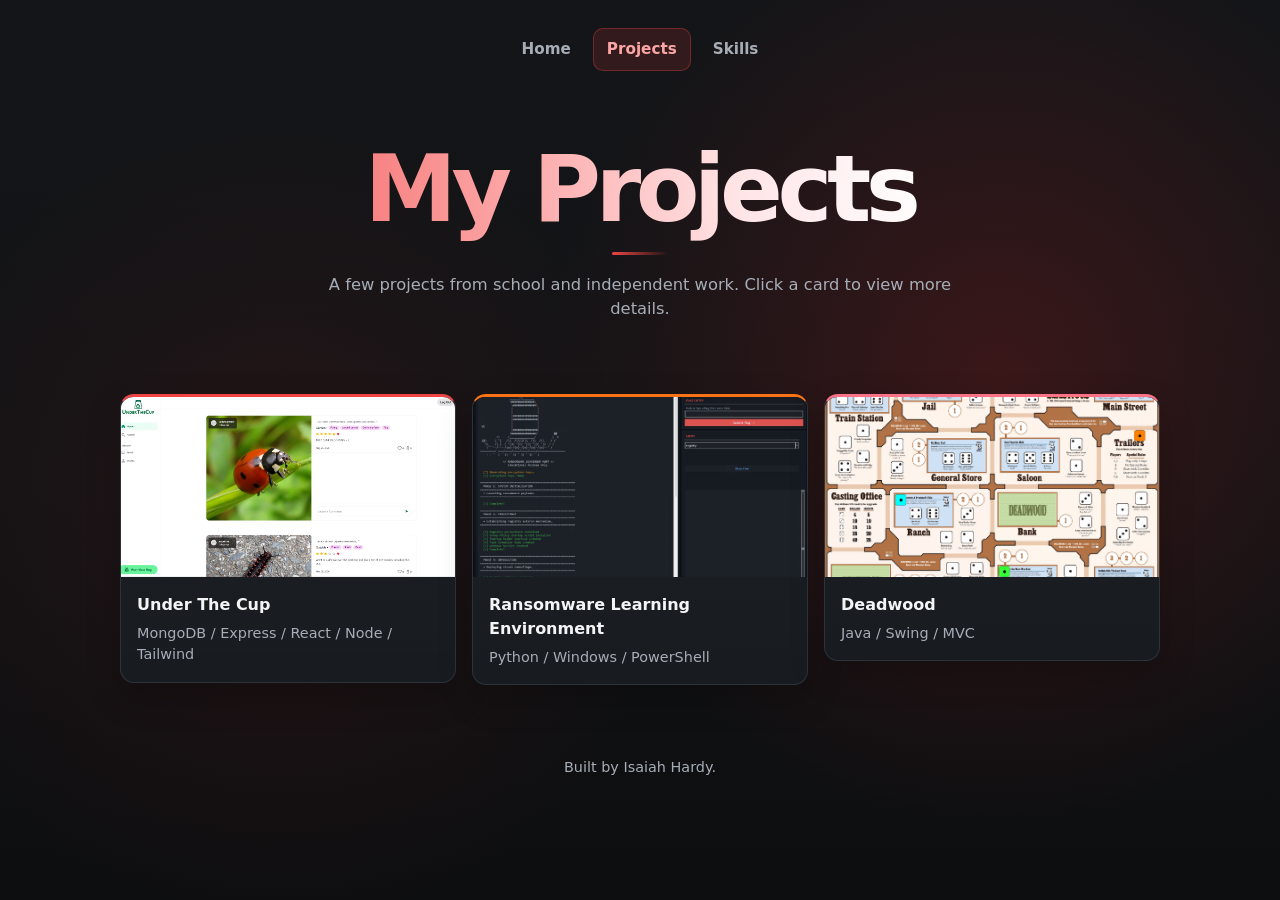
==== pages/projects.html @ 1432f2dc "website first draft" ====
<!DOCTYPE html>
<html lang="en">
<head>
  <meta charset="UTF-8">
  <meta name="viewport" content="width=device-width, initial-scale=1.0">
  <meta name="description" content="Isaiah Hardy's featured computer science projects.">
  <title>Isaiah Hardy | Projects</title>
  <link rel="stylesheet" href="../styles.css">
  <script src="../gradient.js" defer></script>
  <script src="../scripts/projects.js" defer></script>
</head>
<body>
  <nav class="site-nav wrap" aria-label="Primary navigation">
    <a href="../index.html">Home</a>
    <a class="active" href="projects.html">Projects</a>
    <a href="skills.html">Skills</a>
  </nav>

  <main>
    <header class="page-header wrap">
      <h1 class="page-title">My Projects</h1>
      <p>A few projects from school and independent work. Click a card to view more details.</p>
    </header>

    <section>
      <div class="wrap">
        <div class="projects-grid">
          <button class="project-card" type="button" data-modal-target="under-the-cup-modal">
            <div class="project-image project-image-preview">
              <img src="../assets/under-the-cup.png" alt="Under The Cup social app preview">
            </div>
            <div class="project-info">
              <h3>Under The Cup</h3>
              <p>MongoDB / Express / React / Node / Tailwind</p>
            </div>
          </button>

          <button class="project-card" type="button" data-modal-target="ransomware-modal">
            <div class="project-image project-image-preview">
              <img src="../assets/ransomware-lab.png" alt="Ransomware Scavenger Hunt lab preview">
            </div>
            <div class="project-info">
              <h3>Ransomware Learning Environment</h3>
              <p>Python / Windows / PowerShell</p>
            </div>
          </button>

          <button class="project-card" type="button" data-modal-target="deadwood-modal">
            <div class="project-image project-image-preview">
              <img src="../assets/deadwood.png" alt="Deadwood board game preview">
            </div>
            <div class="project-info">
              <h3>Deadwood</h3>
              <p>Java / Swing / MVC</p>
            </div>
          </button>
        </div>
      </div>
    </section>
  </main>

  <div class="project-modal" id="under-the-cup-modal" aria-hidden="true">
    <div class="project-modal-window" role="dialog" aria-modal="true" aria-labelledby="under-the-cup-title">
      <button class="modal-close" type="button" aria-label="Close project details">&times;</button>
      <div class="project-modal-preview">
        <div class="project-modal-preview-frame">
          <img src="../assets/under-the-cup.png" alt="Under The Cup MERN social app feed with bug posts and community features">
        </div>
      </div>
      <h2 id="under-the-cup-title">Under The Cup</h2>
      <p>A full-stack social platform centered on sharing and discovering coffee experiences, with user authentication, searchable content, profiles, and database-backed API routes.</p>
      <ul class="project-tech">
        <li>React</li>
        <li>Vite</li>
        <li>Node.js</li>
        <li>Express</li>
        <li>MongoDB</li>
        <li>Tailwind CSS</li>
      </ul>
    </div>
  </div>

  <div class="project-modal" id="ransomware-modal" aria-hidden="true">
    <div class="project-modal-window" role="dialog" aria-modal="true" aria-labelledby="ransomware-title">
      <button class="modal-close" type="button" aria-label="Close project details">&times;</button>
      <div class="project-modal-preview">
        <div class="project-modal-preview-frame">
          <img src="../assets/ransomware-lab.png" alt="Ransomware Scavenger Hunt educational lab interface with console output and flag entry">
        </div>
      </div>
      <h2 id="ransomware-title">Ransomware Learning Environment</h2>
      <p>A controlled Windows lab for learning how ransomware behaviors work, including encryption workflows, persistence concepts, and incident-response style analysis in a virtual environment.</p>
      <ul class="project-tech">
        <li>Python</li>
        <li>PowerShell</li>
        <li>Windows VMs</li>
        <li>PyCryptodome</li>
        <li>pywin32</li>
      </ul>
    </div>
  </div>

  <div class="project-modal" id="deadwood-modal" aria-hidden="true">
    <div class="project-modal-window" role="dialog" aria-modal="true" aria-labelledby="deadwood-title">
      <button class="modal-close" type="button" aria-label="Close project details">&times;</button>
      <div class="project-modal-preview">
        <div class="project-modal-preview-frame">
          <img id="deadwood-preview" src="../assets/deadwood.png" alt="Deadwood board game layout used in the Java Swing project">
        </div>
      </div>
      <div class="project-image-selector" aria-label="Deadwood project screenshots">
        <button class="project-thumb active" type="button" data-preview-target="deadwood-preview" data-preview-src="../assets/deadwood.png" data-preview-alt="Deadwood board game layout used in the Java Swing project">
          <img src="../assets/deadwood.png" alt="">
          <span>Board View</span>
        </button>
        <button class="project-thumb" type="button" data-preview-target="deadwood-preview" data-preview-src="../assets/deadwood-text.png" data-preview-alt="Text-based Deadwood gameplay demonstrating the MVC implementation">
          <img src="../assets/deadwood-text.png" alt="">
          <span>Text View</span>
        </button>
      </div>
      <h2 id="deadwood-title">Deadwood</h2>
      <p>A Java recreation of the Deadwood board game utilizing the MVC Architecture. Built with a decoupled core game logic that drives two interchangeable views: a text-based terminal interface and a graphical Swing UI. The model governs the board state and rules, the controller handles player input and turn flow, and the view strictly renders the game state.</p>
      <ul class="project-tech">
        <li>Java</li>
        <li>Java Swing</li>
        <li>MVC</li>
        <li>Object-Oriented Design</li>
      </ul>
    </div>
  </div>

  <footer class="wrap">
    Built by Isaiah Hardy.
  </footer>
</body>
</html>
---- styles.css ----
:root {
  --bg: #111315;
  --surface: #181b1f;
  --surface-soft: #20242a;
  --text: #f3f4f6;
  --muted: #a7adb7;
  --border: #2d333b;
  --accent: #ef4444;
  --accent-strong: #fca5a5;
  --accent-soft: rgba(239, 68, 68, 0.14);
  --gradient-x: 88%;
  --gradient-y: 0%;
  --gradient-x2: 0%;
  --gradient-y2: 100%;
  --shadow: 0 14px 34px rgba(0, 0, 0, 0.22);
  --font: Inter, ui-sans-serif, system-ui, -apple-system, BlinkMacSystemFont, "Segoe UI", sans-serif;
}

* {
  box-sizing: border-box;
}

html {
  scroll-behavior: smooth;
}

body {
  min-height: 100vh;
  margin: 0;
  color: var(--text);
  background:
    radial-gradient(circle at var(--gradient-x) var(--gradient-y), rgba(220, 38, 38, 0.2), transparent 40%),
    radial-gradient(circle at var(--gradient-x2) var(--gradient-y2), rgba(127, 29, 29, 0.18), transparent 36%),
    linear-gradient(180deg, #141518 0%, var(--bg) 52%, #0d0e10 100%);
  background-attachment: fixed;
  font-family: var(--font);
  line-height: 1.5;
}

a {
  color: inherit;
  text-decoration: none;
}

.wrap {
  width: min(1040px, calc(100% - 40px));
  margin: 0 auto;
}

.site-nav {
  display: flex;
  justify-content: center;
  gap: 8px;
  padding: 28px 0 0;
}

.site-nav a {
  border: 1px solid transparent;
  border-radius: 10px;
  padding: 9px 13px;
  color: var(--muted);
  font-size: 0.95rem;
  font-weight: 600;
  transition: color 160ms ease, background 160ms ease, border-color 160ms ease;
}

.site-nav a:hover {
  color: var(--text);
  background: var(--surface-soft);
  border-color: var(--border);
}

.site-nav a.active {
  color: var(--accent-strong);
  background: var(--accent-soft);
  border-color: rgba(239, 68, 68, 0.35);
}

.contact-links a {
  display: inline-flex;
  align-items: center;
  justify-content: center;
  min-height: 44px;
  padding: 11px 22px;
  border: 1px solid rgba(239, 68, 68, 0.5);
  border-radius: 10px;
  background: linear-gradient(180deg, rgba(239, 68, 68, 0.22), rgba(239, 68, 68, 0.12));
  color: var(--text);
  font-size: 0.95rem;
  font-weight: 700;
  box-shadow: 0 6px 18px rgba(0, 0, 0, 0.24);
  transition: background 160ms ease, border-color 160ms ease, transform 160ms ease, box-shadow 160ms ease;
}

.contact-links a:hover {
  border-color: var(--accent);
  background: var(--accent);
  color: #ffffff;
  transform: translateY(-1px);
  box-shadow: 0 10px 24px rgba(239, 68, 68, 0.28);
}

.contact-links a:focus-visible {
  outline: 2px solid var(--accent-strong);
  outline-offset: 2px;
}

.hero {
  display: grid;
  min-height: 58vh;
  place-items: center;
  text-align: center;
}

.home-page .site-nav {
  padding-top: 22px;
}

.home-page .hero {
  min-height: 44vh;
}

.home-page section {
  padding: 28px 0;
}

.home-page .section-title {
  margin-bottom: 12px;
  font-size: clamp(1.65rem, 4vw, 2.4rem);
}

.home-page .contact p {
  margin-bottom: 16px;
}

.home-page footer {
  padding: 20px 0 30px;
}

.hero h1,
.page-title {
  margin: 0;
  font-size: clamp(2.8rem, 8vw, 5.8rem);
  line-height: 1;
  letter-spacing: -0.06em;
  background-image: radial-gradient(
    circle at var(--gradient-x) var(--gradient-y),
    #ffffff 0%,
    #ffe4e6 24%,
    var(--accent-strong) 52%,
    var(--accent) 100%
  );
  background-clip: text;
  -webkit-background-clip: text;
  color: transparent;
}

.page-title::after {
  content: "";
  display: block;
  width: 56px;
  height: 3px;
  margin: 16px auto 0;
  border-radius: 999px;
  background: linear-gradient(90deg, var(--accent), transparent);
}

.hero p {
  max-width: 680px;
  margin: 18px auto 0;
  color: var(--muted);
  font-size: clamp(1rem, 2vw, 1.18rem);
  font-weight: 500;
}

.page-header {
  padding: 72px 0 28px;
  text-align: center;
}

.page-header p,
.short-copy {
  max-width: 680px;
  margin: 18px auto 0;
  color: var(--muted);
  font-size: 1.02rem;
}

section {
  padding: 44px 0;
}

.section-title {
  margin: 0 0 24px;
  font-size: clamp(2rem, 5vw, 3rem);
  line-height: 1.05;
  letter-spacing: -0.04em;
}

.center-title {
  text-align: center;
}

.skill-group,
.project-card {
  border: 1px solid var(--border);
  border-radius: 14px;
  background: linear-gradient(180deg, rgba(255, 255, 255, 0.02), rgba(255, 255, 255, 0)), var(--surface);
  box-shadow: var(--shadow);
}

.skills-groups {
  display: grid;
  grid-template-columns: repeat(2, 1fr);
  gap: 16px;
}

.skill-group {
  padding: 24px;
  transition: border-color 160ms ease;
}

.skill-group:hover {
  border-color: rgba(239, 68, 68, 0.35);
}

.skill-group h2 {
  margin: 0 0 10px;
  font-size: 1.2rem;
  line-height: 1.3;
}

.skill-group p {
  margin: 0 0 16px;
  color: var(--muted);
  font-size: 0.95rem;
  line-height: 1.6;
}

.skill-tags {
  display: flex;
  flex-wrap: wrap;
  gap: 8px;
  padding: 0;
  margin: 0 0 16px;
  list-style: none;
}

.skill-tags li,
.project-tech li {
  border: 1px solid rgba(239, 68, 68, 0.28);
  border-radius: 999px;
  padding: 6px 11px;
  background: var(--accent-soft);
  color: var(--accent-strong);
}

.skill-tags li {
  font-size: 0.82rem;
  font-weight: 600;
}

.skill-tags.compact li {
  font-size: 0.78rem;
  padding: 5px 10px;
}

.skill-proof {
  color: var(--accent-strong);
  font-size: 0.88rem;
  font-weight: 600;
}

.skill-proof:hover {
  color: #ffffff;
}

.skills-coursework {
  margin-top: 36px;
  padding-top: 28px;
  border-top: 1px solid var(--border);
  text-align: center;
}

.skills-coursework h2 {
  margin: 0 0 18px;
  color: var(--muted);
  font-size: 0.8rem;
  font-weight: 600;
  letter-spacing: 0.08em;
  text-transform: uppercase;
}

.skills-coursework .coursework-tags {
  justify-content: center;
  margin: 0 auto;
  max-width: 720px;
  gap: 10px;
}

.skills-coursework .coursework-tags li {
  border-color: var(--border);
  background: rgba(255, 255, 255, 0.03);
  color: var(--muted);
  font-size: 0.84rem;
  font-weight: 500;
}

.projects-grid {
  display: grid;
  grid-template-columns: repeat(3, 1fr);
  align-items: start;
  gap: 16px;
}

.project-card {
  display: block;
  width: 100%;
  padding: 0;
  overflow: hidden;
  border-top: 3px solid var(--accent);
  appearance: none;
  color: inherit;
  font: inherit;
  text-align: left;
  cursor: pointer;
  transition: border-color 160ms ease, transform 160ms ease;
}

.project-card:hover {
  border-color: rgba(239, 68, 68, 0.4);
  transform: translateY(-2px);
}

.project-card:nth-child(2) {
  border-top-color: #f97316;
}

.project-card:nth-child(3) {
  border-top-color: #fb7185;
}

.project-image {
  display: grid;
  min-height: 180px;
  place-items: center;
  overflow: hidden;
  background:
    radial-gradient(circle at top right, rgba(239, 68, 68, 0.12), transparent 55%),
    linear-gradient(135deg, rgba(255, 255, 255, 0.03), rgba(255, 255, 255, 0)),
    var(--surface-soft);
  color: var(--muted);
  font-size: 0.82rem;
  font-weight: 700;
  letter-spacing: 0.06em;
  text-transform: uppercase;
}

.project-info {
  padding: 16px;
}

.project-info h3 {
  margin: 0 0 6px;
  font-size: 1rem;
}

.project-info p {
  margin: 0;
  color: var(--muted);
  font-size: 0.9rem;
}

.project-image-preview {
  min-height: 180px;
  background: #07090d;
}

.project-image-preview img {
  display: block;
  width: 100%;
  height: 180px;
  object-fit: cover;
  object-position: center;
}

.project-modal {
  position: fixed;
  inset: 0;
  z-index: 20;
  display: grid;
  place-items: center;
  padding: 28px;
  background: rgba(3, 5, 8, 0.78);
  backdrop-filter: blur(6px);
}

.project-modal[aria-hidden="true"] {
  display: none;
}

.project-modal-window {
  position: relative;
  display: flex;
  flex-direction: column;
  width: min(1100px, 94vw);
  height: calc(100dvh - 56px);
  overflow: hidden;
  padding: 22px;
  border: 1px solid rgba(239, 68, 68, 0.24);
  border-radius: 14px;
  background: rgba(17, 24, 39, 0.98);
  box-shadow: 0 30px 80px rgba(0, 0, 0, 0.58);
}

.project-modal-preview {
  display: flex;
  flex: 1 1 0;
  align-items: stretch;
  justify-content: center;
  min-height: 0;
  overflow: hidden;
  border: 1px solid var(--border);
  border-radius: 12px;
  background:
    radial-gradient(circle at top right, rgba(239, 68, 68, 0.14), transparent 55%),
    var(--surface-soft);
  color: var(--muted);
  font-size: 0.82rem;
  font-weight: 700;
  letter-spacing: 0.06em;
  text-transform: uppercase;
}

.project-modal-preview-frame {
  display: flex;
  align-items: center;
  justify-content: center;
  width: 100%;
  flex: 1 1 auto;
  min-height: 0;
}

.project-modal-preview-frame img {
  display: block;
  width: 100%;
  height: 100%;
  object-fit: contain;
  object-position: center;
}

.project-modal--portrait .project-modal-preview {
  flex-grow: 1;
}

.project-modal--portrait .project-modal-preview-frame {
  align-items: flex-start;
}

.project-modal--portrait .project-modal-preview-frame img {
  object-position: top center;
}

.project-modal--portrait .project-image-selector {
  margin-top: 8px;
}

.project-modal--portrait .project-modal-window h2 {
  margin-top: 10px;
}

.project-modal--portrait .project-modal-window p {
  margin-bottom: 8px;
  font-size: 0.86rem;
  line-height: 1.45;
}

.project-image-selector,
.project-modal-window h2,
.project-modal-window p,
.project-tech {
  flex-shrink: 0;
}

.project-image-selector {
  display: flex;
  flex-wrap: wrap;
  gap: 10px;
  margin-top: 12px;
}

.project-thumb {
  display: grid;
  grid-template-columns: 54px auto;
  align-items: center;
  gap: 8px;
  padding: 5px 10px 5px 5px;
  border: 1px solid var(--border);
  border-radius: 8px;
  background: rgba(255, 255, 255, 0.03);
  color: var(--muted);
  cursor: pointer;
  font: inherit;
  font-size: 0.78rem;
  font-weight: 700;
}

.project-thumb.active,
.project-thumb:hover {
  border-color: rgba(239, 68, 68, 0.45);
  color: var(--text);
}

.project-thumb img {
  width: 54px;
  height: 34px;
  border-radius: 5px;
  object-fit: cover;
}

.project-modal-window h2 {
  margin: 14px 0 6px;
  font-size: 1.1rem;
}

.project-modal-window p {
  max-width: 900px;
  margin: 0 0 12px;
  color: var(--muted);
  font-size: 0.92rem;
  line-height: 1.55;
}

.modal-close {
  position: absolute;
  top: 10px;
  right: 12px;
  z-index: 1;
  display: grid;
  width: 28px;
  height: 28px;
  place-items: center;
  border: 0;
  border-radius: 50%;
  background: rgba(0, 0, 0, 0.58);
  color: #ffffff;
  cursor: pointer;
  font-size: 1.2rem;
  line-height: 1;
}

.modal-open {
  overflow: hidden;
}

.project-tech {
  display: flex;
  flex-wrap: wrap;
  gap: 8px;
  padding: 0;
  margin: 0;
  list-style: none;
}

.project-tech li {
  font-size: 0.8rem;
  font-weight: 700;
}

.resume-actions {
  margin-bottom: 18px;
}

.pdf-viewer {
  display: grid;
  gap: 14px;
}

.pdf-page {
  display: block;
  width: 100%;
  border: 1px solid var(--border);
  border-radius: 10px;
  background: #ffffff;
}

.pdf-status {
  margin: 0;
  color: var(--muted);
}

.contact {
  text-align: center;
}

.contact p {
  max-width: 620px;
  margin: 0 auto 22px;
  color: var(--muted);
}

.contact-links {
  display: flex;
  flex-wrap: wrap;
  justify-content: center;
  gap: 12px;
}

footer {
  padding: 28px 0 40px;
  color: var(--muted);
  font-size: 0.9rem;
  text-align: center;
}

@media (max-width: 900px) {
  .skills-groups,
  .projects-grid {
    grid-template-columns: 1fr;
  }

  .site-nav {
    flex-wrap: wrap;
  }
}

@media (max-width: 620px) {
  .wrap {
    width: min(100% - 28px, 1040px);
  }

  .site-nav {
    padding-top: 18px;
  }

  .hero,
  .home-page .hero {
    min-height: 42vh;
  }

  .page-header {
    padding-top: 54px;
  }

  section {
    padding: 34px 0;
  }

  .project-modal {
    padding: 12px;
  }

  .project-modal-window {
    width: min(100%, 94vw);
    height: calc(100dvh - 24px);
    padding: 14px;
  }

  .project-modal-window h2 {
    margin-top: 10px;
  }

  .project-modal-window p {
    font-size: 0.88rem;
    line-height: 1.5;
  }
}
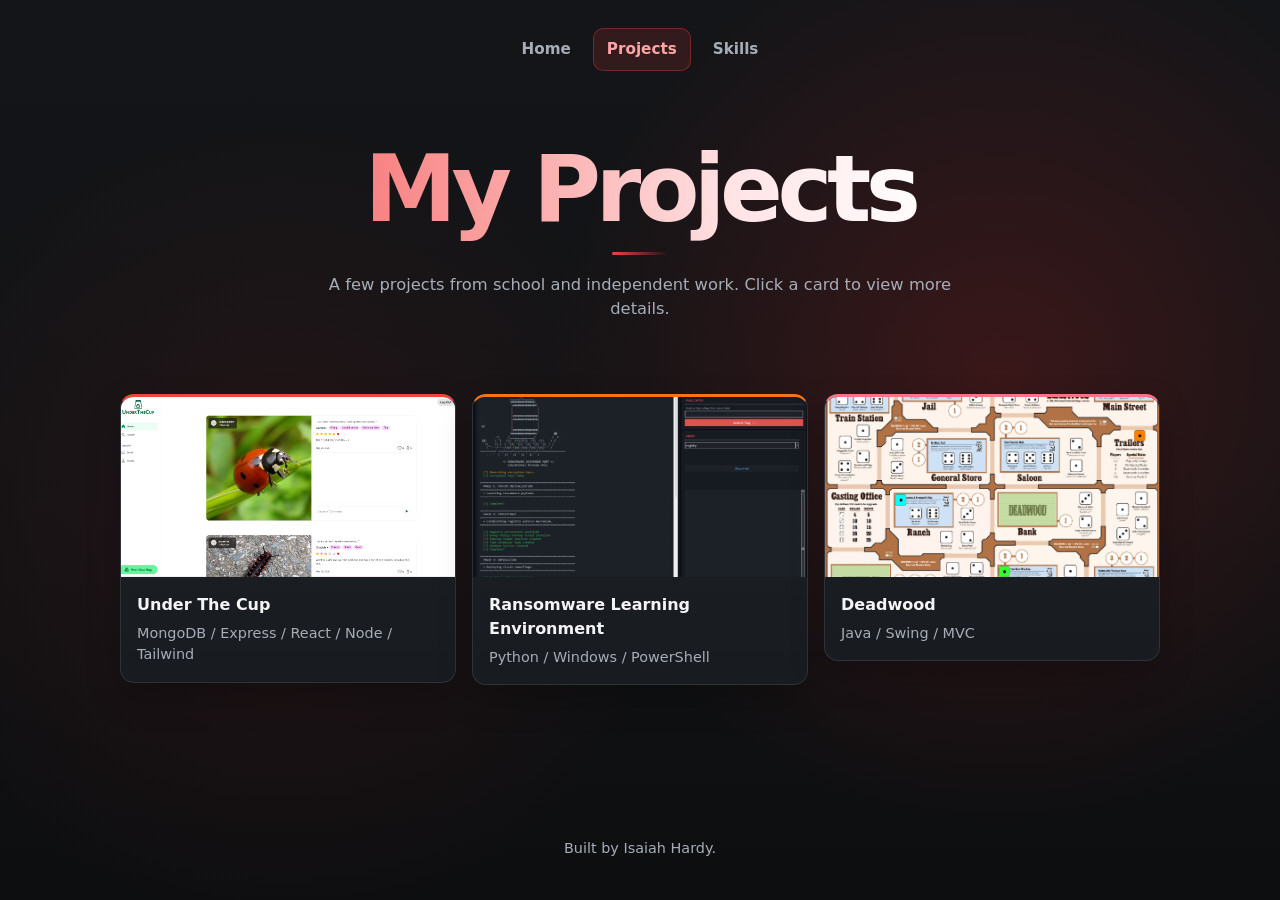
==== commit 53cbe548: "bug fixes" ====
--- a/pages/projects.html
+++ b/pages/projects.html
@@ -2,7 +2,11 @@
 <html lang="en">
 <head>
   <meta charset="UTF-8">
-  <meta name="viewport" content="width=device-width, initial-scale=1.0">
+  <meta name="viewport" content="width=device-width, initial-scale=1.0, viewport-fit=cover">
+  <meta name="theme-color" content="#111315">
+  <meta name="mobile-web-app-capable" content="yes">
+  <meta name="apple-mobile-web-app-capable" content="yes">
+  <meta name="apple-mobile-web-app-status-bar-style" content="black-translucent">
   <meta name="description" content="Isaiah Hardy's featured computer science projects.">
   <title>Isaiah Hardy | Projects</title>
   <link rel="stylesheet" href="../styles.css">
@@ -67,9 +71,13 @@
           <img src="../assets/under-the-cup.png" alt="Under The Cup MERN social app feed with bug posts and community features">
         </div>
       </div>
+      <div class="project-image-selector" aria-label="Under The Cup links">
+        <a class="project-thumb project-thumb--text-only" href="https://underthecup.vercel.app/" target="_blank" rel="noreferrer">
+          <span>Visit Site</span>
+        </a>
+      </div>
       <h2 id="under-the-cup-title">Under The Cup</h2>
-      <p>A full-stack social platform centered on sharing and discovering coffee experiences, with user authentication, searchable content, profiles, and database-backed API routes.</p>
-      <ul class="project-tech">
+      <p>A full-stack social platform built by a three-person team for sharing and discovering insects. I primarily contributed as the backend developer, building the database-backed API routes for authentication, searchable content, user profiles, and other core features.</p>      <ul class="project-tech">
         <li>React</li>
         <li>Vite</li>
         <li>Node.js</li>
@@ -89,7 +97,7 @@
         </div>
       </div>
       <h2 id="ransomware-title">Ransomware Learning Environment</h2>
-      <p>A controlled Windows lab for learning how ransomware behaviors work, including encryption workflows, persistence concepts, and incident-response style analysis in a virtual environment.</p>
+      <p>A controlled educational Windows lab for learning how ransomware behaviors work, including encryption workflows, persistence concepts, and incident-response style analysis in a virtual environment.</p>
       <ul class="project-tech">
         <li>Python</li>
         <li>PowerShell</li>
--- a/styles.css
+++ b/styles.css
@@ -14,27 +14,50 @@
   --gradient-y2: 100%;
   --shadow: 0 14px 34px rgba(0, 0, 0, 0.22);
   --font: Inter, ui-sans-serif, system-ui, -apple-system, BlinkMacSystemFont, "Segoe UI", sans-serif;
-}
-
-* {
-  box-sizing: border-box;
-}
-
-html {
-  scroll-behavior: smooth;
-}
-
-body {
-  min-height: 100vh;
-  margin: 0;
-  color: var(--text);
-  background:
+  --safe-top: env(safe-area-inset-top, 0px);
+  --safe-bottom: env(safe-area-inset-bottom, 0px);
+  --page-background:
     radial-gradient(circle at var(--gradient-x) var(--gradient-y), rgba(220, 38, 38, 0.2), transparent 40%),
     radial-gradient(circle at var(--gradient-x2) var(--gradient-y2), rgba(127, 29, 29, 0.18), transparent 36%),
     linear-gradient(180deg, #141518 0%, var(--bg) 52%, #0d0e10 100%);
-  background-attachment: fixed;
+}
+
+* {
+  box-sizing: border-box;
+}
+
+html {
+  min-height: 100%;
+  background: var(--page-background);
+  scroll-behavior: smooth;
+}
+
+body {
+  position: relative;
+  isolation: isolate;
+  display: flex;
+  flex-direction: column;
+  min-height: 100vh;
+  min-height: 100svh;
+  min-height: 100dvh;
+  margin: 0;
+  color: var(--text);
+  background: var(--page-background);
   font-family: var(--font);
   line-height: 1.5;
+}
+
+body::before {
+  content: "";
+  position: fixed;
+  inset: 0;
+  z-index: -1;
+  background: var(--page-background);
+  pointer-events: none;
+}
+
+main {
+  flex: 1;
 }
 
 a {
@@ -51,7 +74,7 @@
   display: flex;
   justify-content: center;
   gap: 8px;
-  padding: 28px 0 0;
+  padding: calc(28px + var(--safe-top)) 0 0;
 }
 
 .site-nav a {
@@ -113,7 +136,7 @@
 }
 
 .home-page .site-nav {
-  padding-top: 22px;
+  padding-top: calc(22px + var(--safe-top));
 }
 
 .home-page .hero {
@@ -134,7 +157,7 @@
 }
 
 .home-page footer {
-  padding: 20px 0 30px;
+  padding: 20px 0 calc(30px + var(--safe-bottom));
 }
 
 .hero h1,
@@ -503,6 +526,7 @@
   font: inherit;
   font-size: 0.78rem;
   font-weight: 700;
+  text-decoration: none;
 }
 
 .project-thumb.active,
@@ -516,6 +540,11 @@
   height: 34px;
   border-radius: 5px;
   object-fit: cover;
+}
+
+.project-thumb--text-only {
+  grid-template-columns: auto;
+  padding: 12px 100px;
 }
 
 .project-modal-window h2 {
@@ -607,7 +636,7 @@
 }
 
 footer {
-  padding: 28px 0 40px;
+  padding: 28px 0 calc(40px + var(--safe-bottom));
   color: var(--muted);
   font-size: 0.9rem;
   text-align: center;
@@ -630,7 +659,7 @@
   }
 
   .site-nav {
-    padding-top: 18px;
+    padding-top: calc(18px + var(--safe-top));
   }
 
   .hero,
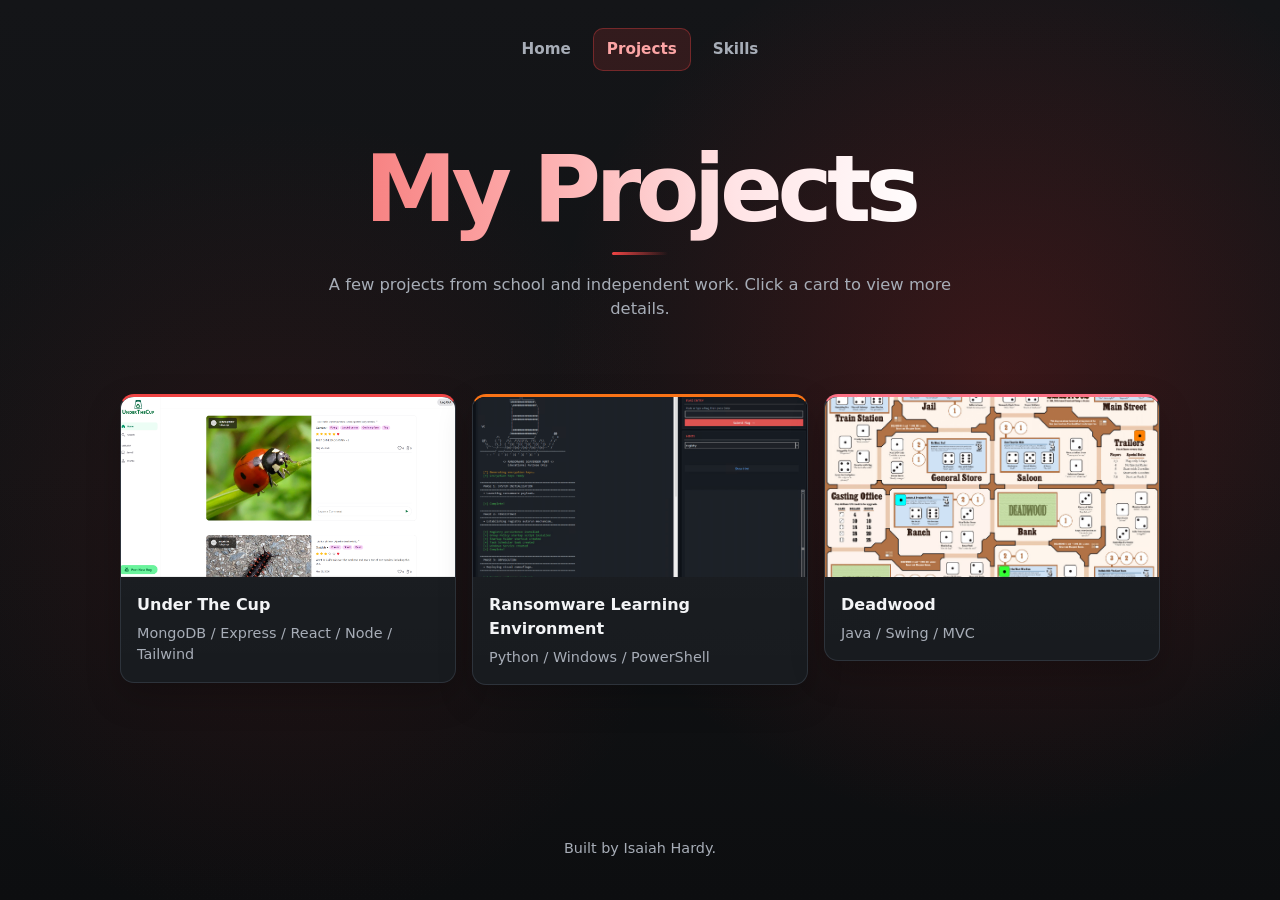
==== commit ff3e1a00: "bug fixes" ====
--- a/pages/projects.html
+++ b/pages/projects.html
@@ -4,9 +4,6 @@
   <meta charset="UTF-8">
   <meta name="viewport" content="width=device-width, initial-scale=1.0, viewport-fit=cover">
   <meta name="theme-color" content="#111315">
-  <meta name="mobile-web-app-capable" content="yes">
-  <meta name="apple-mobile-web-app-capable" content="yes">
-  <meta name="apple-mobile-web-app-status-bar-style" content="black-translucent">
   <meta name="description" content="Isaiah Hardy's featured computer science projects.">
   <title>Isaiah Hardy | Projects</title>
   <link rel="stylesheet" href="../styles.css">
--- a/styles.css
+++ b/styles.css
@@ -27,33 +27,30 @@
 }
 
 html {
-  min-height: 100%;
-  background: var(--page-background);
+  height: 100%;
+  overflow: hidden;
+  background-color: var(--bg);
+  background-image: var(--page-background);
+  overscroll-behavior: none;
   scroll-behavior: smooth;
 }
 
 body {
-  position: relative;
-  isolation: isolate;
   display: flex;
   flex-direction: column;
-  min-height: 100vh;
-  min-height: 100svh;
-  min-height: 100dvh;
+  height: 100vh;
+  height: 100svh;
+  height: 100dvh;
   margin: 0;
+  overflow-x: hidden;
+  overflow-y: auto;
   color: var(--text);
-  background: var(--page-background);
+  background-color: var(--bg);
+  background-image: var(--page-background);
   font-family: var(--font);
   line-height: 1.5;
-}
-
-body::before {
-  content: "";
-  position: fixed;
-  inset: 0;
-  z-index: -1;
-  background: var(--page-background);
-  pointer-events: none;
+  overscroll-behavior: none;
+  -webkit-overflow-scrolling: touch;
 }
 
 main {
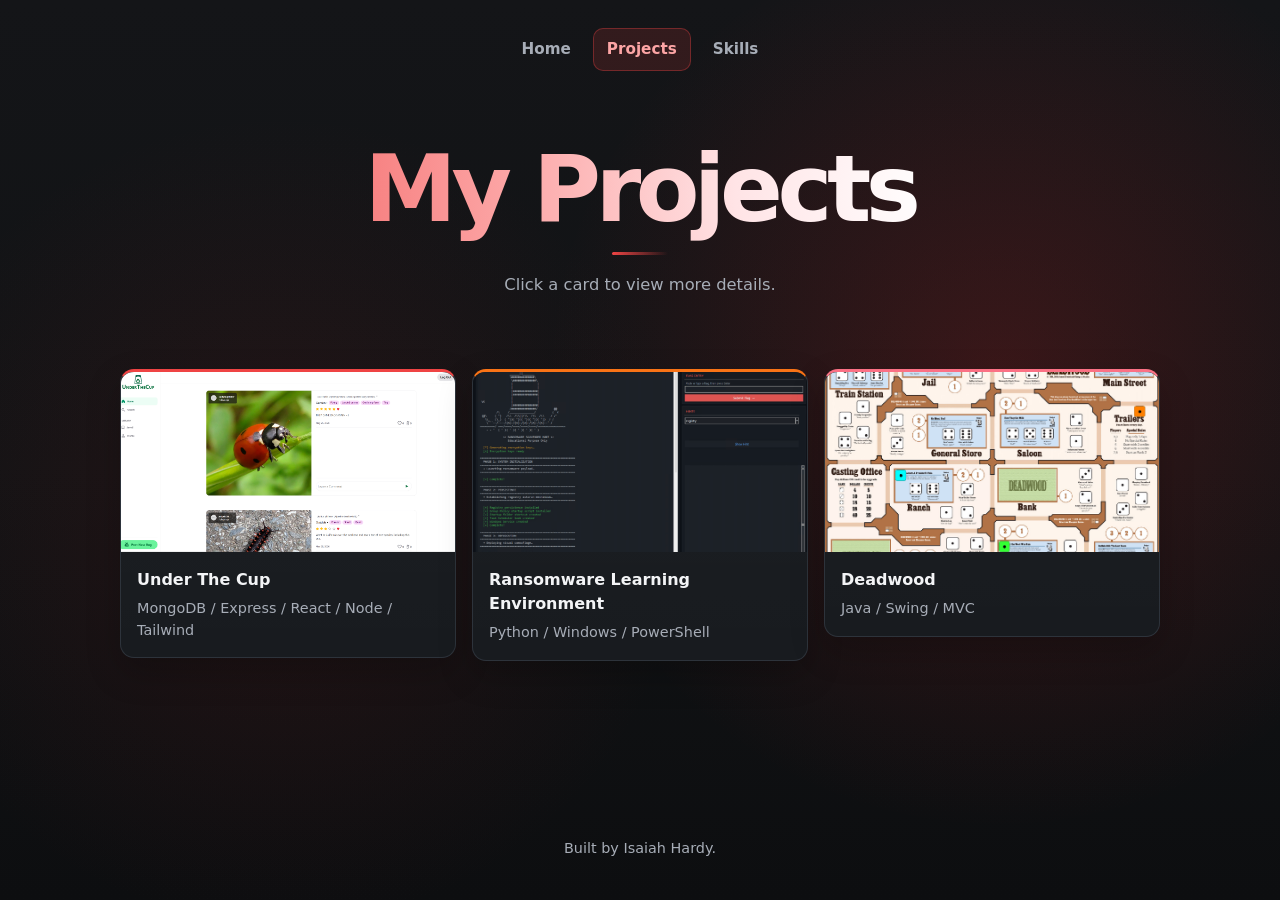
==== commit b24e6e37: "small edits" ====
--- a/pages/projects.html
+++ b/pages/projects.html
@@ -20,7 +20,7 @@
   <main>
     <header class="page-header wrap">
       <h1 class="page-title">My Projects</h1>
-      <p>A few projects from school and independent work. Click a card to view more details.</p>
+      <p>Click a card to view more details.</p>
     </header>
 
     <section>
--- a/styles.css
+++ b/styles.css
@@ -36,6 +36,7 @@
 }
 
 body {
+  position: relative;
   display: flex;
   flex-direction: column;
   height: 100vh;
@@ -51,6 +52,11 @@
   line-height: 1.5;
   overscroll-behavior: none;
   -webkit-overflow-scrolling: touch;
+}
+
+body > * {
+  position: relative;
+  z-index: 1;
 }
 
 main {
@@ -419,6 +425,11 @@
   display: none;
 }
 
+.project-modal[aria-hidden="false"] .project-modal-window {
+  animation: modal-enter 200ms cubic-bezier(0.2, 0, 0.2, 1);
+  will-change: opacity, transform;
+}
+
 .project-modal-window {
   position: relative;
   display: flex;
@@ -651,6 +662,35 @@
 }
 
 @media (max-width: 620px) {
+  :root {
+    --page-background: none;
+  }
+
+  html {
+    height: auto;
+    min-height: 100%;
+    overflow: auto;
+    background-color: var(--bg);
+    background-image: none;
+    overscroll-behavior: auto;
+  }
+
+  body {
+    min-height: 100vh;
+    min-height: 100svh;
+    min-height: 100dvh;
+    height: auto;
+    overflow-x: hidden;
+    overflow-y: visible;
+    background-color: var(--bg);
+    background-image: none;
+    overscroll-behavior: auto;
+  }
+
+  body::before {
+    content: none;
+  }
+
   .wrap {
     width: min(100% - 28px, 1040px);
   }
@@ -682,6 +722,13 @@
     padding: 14px;
   }
 
+  .project-card:active,
+  .contact-links a:active,
+  .project-thumb:active,
+  .site-nav a:active {
+    transform: scale(0.98);
+  }
+
   .project-modal-window h2 {
     margin-top: 10px;
   }
@@ -691,3 +738,22 @@
     line-height: 1.5;
   }
 }
+
+@keyframes modal-enter {
+  from {
+    opacity: 0;
+    transform: translate3d(0, 8px, 0) scale(0.985);
+  }
+
+  to {
+    opacity: 1;
+    transform: translate3d(0, 0, 0) scale(1);
+  }
+}
+
+@media (prefers-reduced-motion: reduce) {
+  .project-modal[aria-hidden="false"] .project-modal-window {
+    animation: none;
+  }
+}
+
